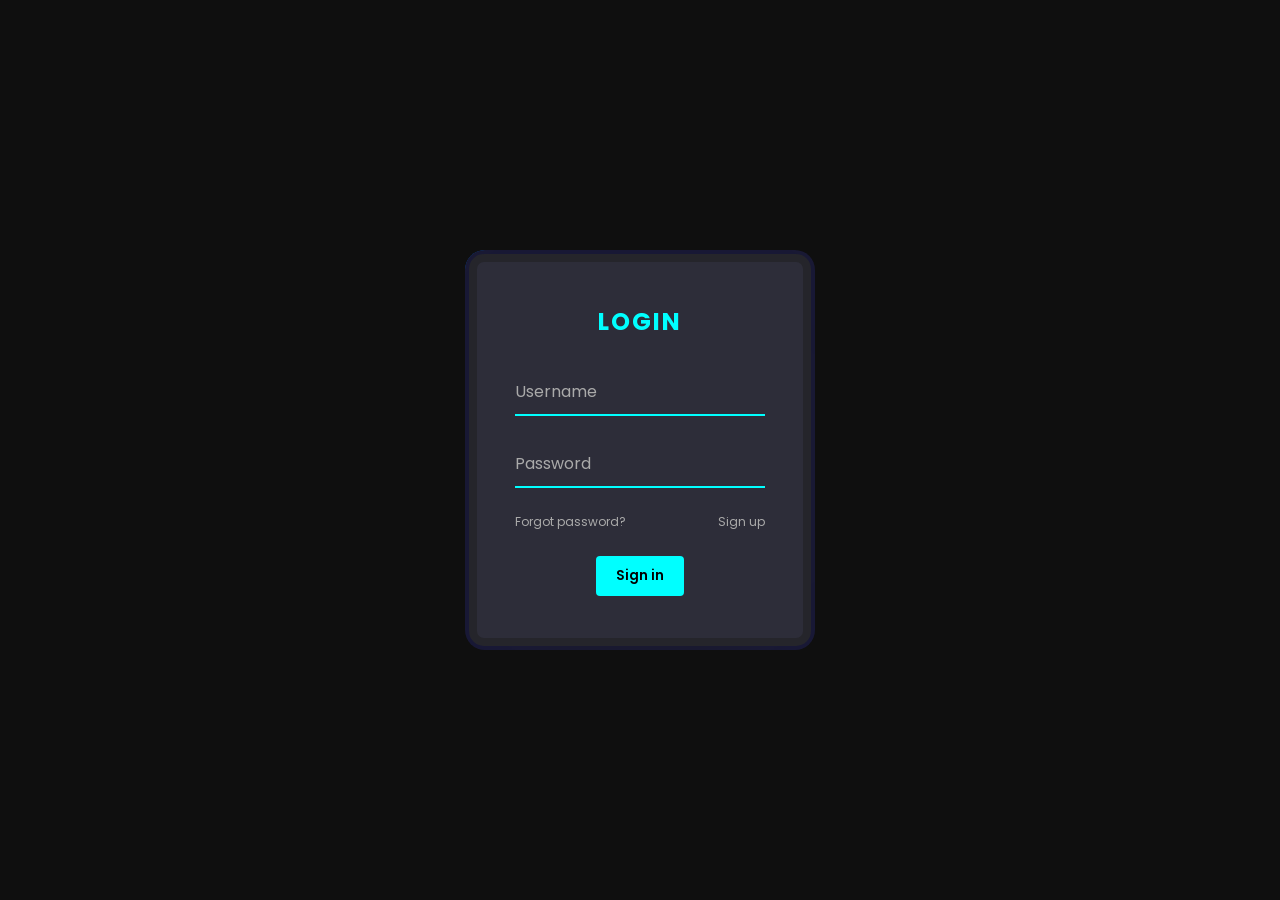
==== index.html @ 600dd7be "Add files via upload" ====
<!DOCTYPE html>
<html lang="en">
<head>
  <meta charset="UTF-8" />
  <meta name="viewport" content="width=device-width, initial-scale=1.0" />
  <title>Animated Neon Login</title>

  <style>
    @import url('https://fonts.googleapis.com/css2?family=Poppins:wght@300;400;600&display=swap');

    * {
      margin: 0;
      padding: 0;
      box-sizing: border-box;
      font-family: 'Poppins', sans-serif;
    }

    body {
      display: flex;
      justify-content: center;
      align-items: center;
      min-height: 100vh;
      background: #0f0f0f;
    }

    .box {
      position: relative;
      width: 350px;
      height: 400px;
      background: #1c1c1c;
      border-radius: 20px;
      overflow: hidden;
    }

    .box::before {
      content: "";
      position: absolute;
      width: 100%;
      height: 100%;
      filter: drop-shadow(0 15px 50px #00f);
      border-radius: 20px;
      animation: rotating 4s linear infinite;
      animation-delay: -1s;
      border: 3px solid transparent;
      box-shadow: 0 0 30px #00f, 0 0 60px #0ff;
    }

    .box::after {
      content: "";
      position: absolute;
      inset: 4px;
      background: #2d2d39;
      border-radius: 15px;
      border: 8px solid #25252b;
      z-index: 1;
    }

    @keyframes rotating {
      0% {
        transform: rotate(0deg);
        box-shadow: 0 0 30px #00f;
      }
      50% {
        box-shadow: 0 0 30px #f0f;
      }
      100% {
        transform: rotate(360deg);
        box-shadow: 0 0 30px #00f;
      }
    }

    form {
      position: relative;
      z-index: 2;
      inset: 0;
      display: flex;
      flex-direction: column;
      align-items: center;
      justify-content: center;
      height: 100%;
      color: #fff;
    }

    h2 {
      letter-spacing: 2px;
      margin-bottom: 30px;
      color: #00ffff;
    }

    .inputBox {
      position: relative;
      width: 250px;
      margin-bottom: 25px;
    }

    .inputBox input {
      width: 100%;
      padding: 10px;
      background: transparent;
      border: none;
      border-bottom: 2px solid #00ffff;
      color: #fff;
      outline: none;
      font-size: 16px;
    }

    .inputBox span {
      position: absolute;
      left: 0;
      padding: 10px 0;
      pointer-events: none;
      font-size: 16px;
      color: #aaa;
      transition: 0.5s;
    }

    .inputBox input:focus ~ span,
    .inputBox input:valid ~ span {
      transform: translateY(-20px);
      color: #00ffff;
      font-size: 12px;
    }

    .links {
      display: flex;
      justify-content: space-between;
      width: 250px;
      margin-bottom: 25px;
    }

    .links a {
      color: #aaa;
      font-size: 12px;
      text-decoration: none;
      transition: 0.3s;
    }

    .links a:hover {
      color: #00ffff;
    }

    input[type="submit"] {
      border: none;
      outline: none;
      padding: 10px 20px;
      background: #00ffff;
      color: #000;
      border-radius: 4px;
      font-weight: 600;
      cursor: pointer;
      transition: 0.3s;
    }

    input[type="submit"]:hover {
      background: #0ff;
      box-shadow: 0 0 10px #0ff;
    }
  </style>
</head>

<body>
  <div class="box">
    <form action="home.html" method="get">
      <h2>LOGIN</h2>

      <div class="inputBox">
        <input type="text" required="required" />
        <span>Username</span>
      </div>

      <div class="inputBox">
        <input type="password" required="required" />
        <span>Password</span>
      </div>

      <div class="links">
        <a href="#">Forgot password?</a>
        <a href="#">Sign up</a>
      </div>

      <input type="submit" value="Sign in" />
    </form>
  </div>
</body>
</html>
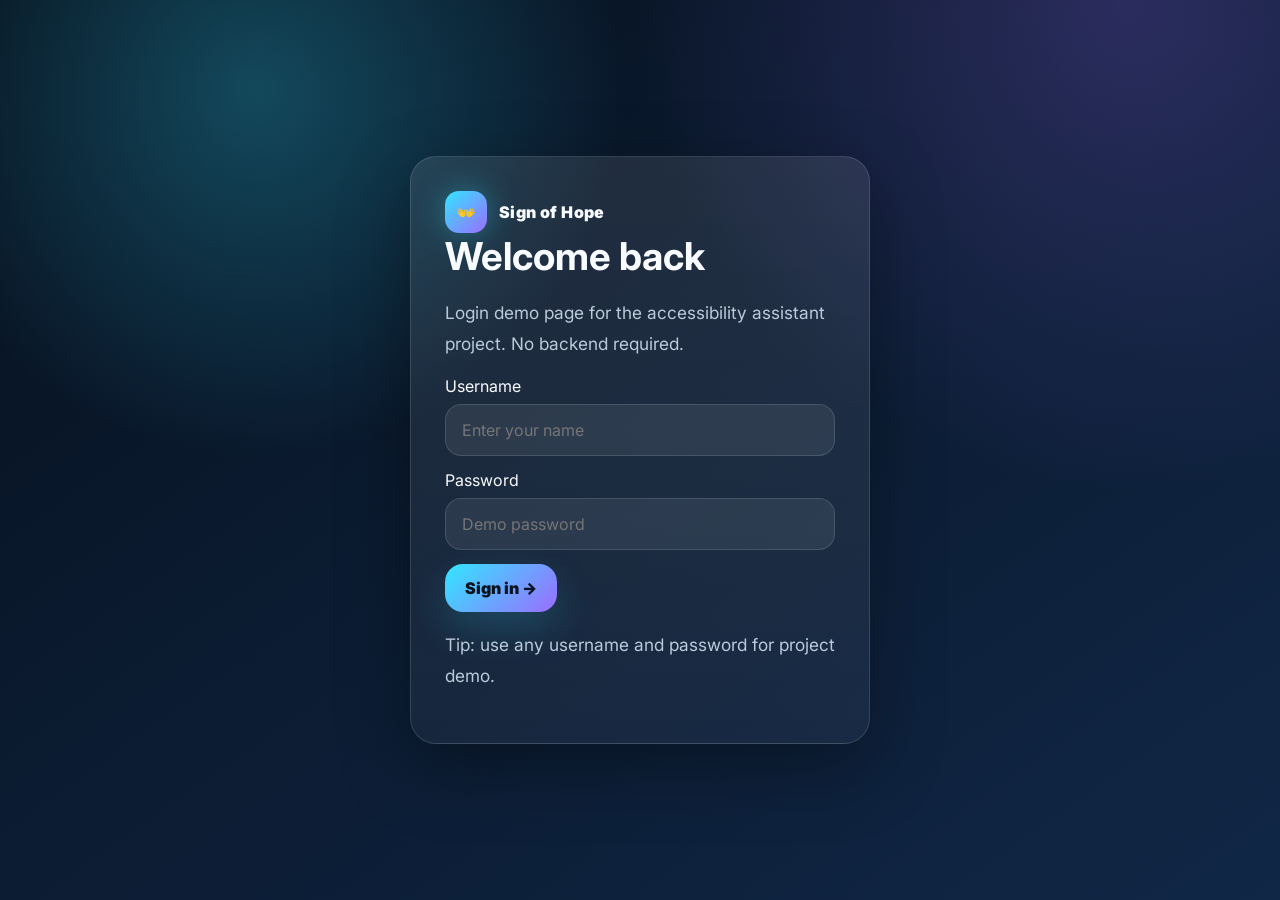
==== commit 152bdf7c: "Add files via upload" ====
--- a/index.html
+++ b/index.html
@@ -1,185 +1 @@
-<!DOCTYPE html>
-<html lang="en">
-<head>
-  <meta charset="UTF-8" />
-  <meta name="viewport" content="width=device-width, initial-scale=1.0" />
-  <title>Animated Neon Login</title>
-
-  <style>
-    @import url('https://fonts.googleapis.com/css2?family=Poppins:wght@300;400;600&display=swap');
-
-    * {
-      margin: 0;
-      padding: 0;
-      box-sizing: border-box;
-      font-family: 'Poppins', sans-serif;
-    }
-
-    body {
-      display: flex;
-      justify-content: center;
-      align-items: center;
-      min-height: 100vh;
-      background: #0f0f0f;
-    }
-
-    .box {
-      position: relative;
-      width: 350px;
-      height: 400px;
-      background: #1c1c1c;
-      border-radius: 20px;
-      overflow: hidden;
-    }
-
-    .box::before {
-      content: "";
-      position: absolute;
-      width: 100%;
-      height: 100%;
-      filter: drop-shadow(0 15px 50px #00f);
-      border-radius: 20px;
-      animation: rotating 4s linear infinite;
-      animation-delay: -1s;
-      border: 3px solid transparent;
-      box-shadow: 0 0 30px #00f, 0 0 60px #0ff;
-    }
-
-    .box::after {
-      content: "";
-      position: absolute;
-      inset: 4px;
-      background: #2d2d39;
-      border-radius: 15px;
-      border: 8px solid #25252b;
-      z-index: 1;
-    }
-
-    @keyframes rotating {
-      0% {
-        transform: rotate(0deg);
-        box-shadow: 0 0 30px #00f;
-      }
-      50% {
-        box-shadow: 0 0 30px #f0f;
-      }
-      100% {
-        transform: rotate(360deg);
-        box-shadow: 0 0 30px #00f;
-      }
-    }
-
-    form {
-      position: relative;
-      z-index: 2;
-      inset: 0;
-      display: flex;
-      flex-direction: column;
-      align-items: center;
-      justify-content: center;
-      height: 100%;
-      color: #fff;
-    }
-
-    h2 {
-      letter-spacing: 2px;
-      margin-bottom: 30px;
-      color: #00ffff;
-    }
-
-    .inputBox {
-      position: relative;
-      width: 250px;
-      margin-bottom: 25px;
-    }
-
-    .inputBox input {
-      width: 100%;
-      padding: 10px;
-      background: transparent;
-      border: none;
-      border-bottom: 2px solid #00ffff;
-      color: #fff;
-      outline: none;
-      font-size: 16px;
-    }
-
-    .inputBox span {
-      position: absolute;
-      left: 0;
-      padding: 10px 0;
-      pointer-events: none;
-      font-size: 16px;
-      color: #aaa;
-      transition: 0.5s;
-    }
-
-    .inputBox input:focus ~ span,
-    .inputBox input:valid ~ span {
-      transform: translateY(-20px);
-      color: #00ffff;
-      font-size: 12px;
-    }
-
-    .links {
-      display: flex;
-      justify-content: space-between;
-      width: 250px;
-      margin-bottom: 25px;
-    }
-
-    .links a {
-      color: #aaa;
-      font-size: 12px;
-      text-decoration: none;
-      transition: 0.3s;
-    }
-
-    .links a:hover {
-      color: #00ffff;
-    }
-
-    input[type="submit"] {
-      border: none;
-      outline: none;
-      padding: 10px 20px;
-      background: #00ffff;
-      color: #000;
-      border-radius: 4px;
-      font-weight: 600;
-      cursor: pointer;
-      transition: 0.3s;
-    }
-
-    input[type="submit"]:hover {
-      background: #0ff;
-      box-shadow: 0 0 10px #0ff;
-    }
-  </style>
-</head>
-
-<body>
-  <div class="box">
-    <form action="home.html" method="get">
-      <h2>LOGIN</h2>
-
-      <div class="inputBox">
-        <input type="text" required="required" />
-        <span>Username</span>
-      </div>
-
-      <div class="inputBox">
-        <input type="password" required="required" />
-        <span>Password</span>
-      </div>
-
-      <div class="links">
-        <a href="#">Forgot password?</a>
-        <a href="#">Sign up</a>
-      </div>
-
-      <input type="submit" value="Sign in" />
-    </form>
-  </div>
-</body>
-</html>
+<!doctype html><html lang="en"><head><meta charset="utf-8"><meta name="viewport" content="width=device-width,initial-scale=1"><title>Sign of Hope | Login</title><link rel="preconnect" href="https://fonts.googleapis.com"><link rel="preconnect" href="https://fonts.gstatic.com" crossorigin><link href="https://fonts.googleapis.com/css2?family=Inter:wght@400;600;800;900&display=swap" rel="stylesheet"><link rel="stylesheet" href="assets/css/style.css"></head><body><main class="form-wrap"><section class="login-card glass"><div class="logo"><span class="logo-mark">👐</span><span>Sign of Hope</span></div><h1 class="title">Welcome back</h1><p class="lead">Login demo page for the accessibility assistant project. No backend required.</p><form onsubmit="loginDemo(event)"><label class="field"><span>Username</span><input id="username" required placeholder="Enter your name"></label><label class="field"><span>Password</span><input type="password" required placeholder="Demo password"></label><button class="btn" type="submit">Sign in →</button></form><p class="lead">Tip: use any username and password for project demo.</p></section></main><script src="assets/js/app.js"></script></body></html>
--- a/assets/css/style.css
+++ b/assets/css/style.css
@@ -0,0 +1,2 @@
+
+:root{--bg:#07111f;--bg2:#102746;--card:rgba(255,255,255,.095);--card2:rgba(255,255,255,.15);--text:#f8fbff;--muted:#bbcada;--brand:#32e6ff;--brand2:#9b6dff;--good:#43f2a6;--warn:#ffd166;--danger:#ff4d6d;--line:rgba(255,255,255,.13);--shadow:0 24px 70px rgba(0,0,0,.34);--radius:26px}*{box-sizing:border-box}html{scroll-behavior:smooth}body{margin:0;font-family:Inter,system-ui,-apple-system,Segoe UI,Arial,sans-serif;background:radial-gradient(circle at 20% 10%,rgba(50,230,255,.25),transparent 28%),radial-gradient(circle at 88% 0%,rgba(155,109,255,.22),transparent 34%),linear-gradient(145deg,var(--bg),var(--bg2));color:var(--text);min-height:100vh}.light{--bg:#eef7ff;--bg2:#fff;--card:rgba(255,255,255,.84);--card2:#fff;--text:#07111f;--muted:#445970;--line:rgba(8,17,31,.12);--shadow:0 22px 55px rgba(31,73,125,.15)}a{color:inherit;text-decoration:none}button,input,textarea,select{font:inherit}button{color:inherit}.container{width:min(1180px,92%);margin:auto}.nav{position:sticky;top:0;z-index:50;backdrop-filter:blur(18px);background:rgba(7,17,31,.76);border-bottom:1px solid var(--line)}.light .nav{background:rgba(255,255,255,.78)}.nav-inner{display:flex;align-items:center;justify-content:space-between;padding:14px 0}.logo{display:flex;gap:12px;align-items:center;font-weight:900;letter-spacing:.4px}.logo-mark{width:42px;height:42px;border-radius:14px;background:linear-gradient(135deg,var(--brand),var(--brand2));display:grid;place-items:center;color:#03101b;box-shadow:0 0 30px rgba(50,230,255,.35)}.nav-links{display:flex;gap:10px;align-items:center;flex-wrap:wrap}.nav-links a,.mini-btn{padding:10px 14px;border:1px solid var(--line);border-radius:999px;background:rgba(255,255,255,.06);color:var(--text);cursor:pointer}.nav-links a:hover,.mini-btn:hover{background:linear-gradient(135deg,rgba(50,230,255,.22),rgba(155,109,255,.22));transform:translateY(-1px)}.hero{padding:70px 0 40px;display:grid;grid-template-columns:1.08fr .92fr;gap:35px;align-items:center}.badge{display:inline-flex;gap:8px;align-items:center;color:#061421;background:linear-gradient(135deg,var(--brand),var(--good));padding:9px 14px;border-radius:999px;font-weight:900}.hero h1{font-size:clamp(2.2rem,6vw,5rem);line-height:.95;margin:18px 0}.gradient-text{background:linear-gradient(135deg,var(--brand),#fff,var(--brand2));-webkit-background-clip:text;background-clip:text;color:transparent}.light .gradient-text{background:linear-gradient(135deg,#0074a6,#111,#6b38d8);-webkit-background-clip:text;background-clip:text;color:transparent}.hero p,.lead{font-size:1.08rem;color:var(--muted);line-height:1.8}.actions{display:flex;gap:12px;flex-wrap:wrap;margin-top:26px}.btn{border:0;border-radius:18px;padding:14px 20px;font-weight:900;cursor:pointer;background:linear-gradient(135deg,var(--brand),var(--brand2));color:#061421;box-shadow:0 16px 40px rgba(50,230,255,.18);display:inline-flex;gap:10px;align-items:center;justify-content:center}.btn.secondary{background:rgba(255,255,255,.08);color:var(--text);border:1px solid var(--line);box-shadow:none}.btn.danger{background:linear-gradient(135deg,#ff4d6d,#ff9f1c);color:#16060a}.btn.good{background:linear-gradient(135deg,var(--good),var(--brand));color:#061421}.btn:hover{transform:translateY(-2px)}.glass,.card{background:linear-gradient(180deg,var(--card),rgba(255,255,255,.045));border:1px solid var(--line);box-shadow:var(--shadow);border-radius:var(--radius)}.hero-card{padding:24px;position:relative;overflow:hidden}.pulse{position:absolute;width:220px;height:220px;border-radius:50%;background:rgba(50,230,255,.14);filter:blur(4px);right:-60px;top:-80px;animation:pulse 3s infinite}.mock-phone{position:relative;min-height:430px;border-radius:34px;background:#050b13;border:8px solid rgba(255,255,255,.16);padding:22px;overflow:hidden}.light .mock-phone{background:#f8fbff}.status-grid{display:grid;grid-template-columns:repeat(2,1fr);gap:14px;margin-top:18px}.status{padding:18px;border-radius:22px;background:rgba(255,255,255,.08);border:1px solid var(--line)}.status b{display:block;font-size:2rem}.section{padding:42px 0}.title{font-size:clamp(1.8rem,3vw,3rem);margin:0 0 10px}.grid{display:grid;grid-template-columns:repeat(3,1fr);gap:18px}.card{padding:24px}.card h3{margin:10px 0}.icon{width:58px;height:58px;border-radius:20px;display:grid;place-items:center;font-size:1.8rem;background:linear-gradient(135deg,rgba(50,230,255,.25),rgba(155,109,255,.25));border:1px solid var(--line)}.form-wrap{min-height:100vh;display:grid;place-items:center;padding:25px}.login-card{width:min(460px,94%);padding:34px}.field{display:flex;flex-direction:column;gap:8px;margin:14px 0}.field input,.field textarea,.field select{width:100%;padding:15px 16px;border-radius:16px;border:1px solid var(--line);background:rgba(255,255,255,.08);color:var(--text);outline:none}.field textarea{min-height:130px;resize:vertical}.field input:focus,.field textarea:focus,.field select:focus{border-color:var(--brand);box-shadow:0 0 0 4px rgba(50,230,255,.12)}.page-head{padding:44px 0 22px}.tool-layout{display:grid;grid-template-columns:.9fr 1.1fr;gap:22px;align-items:start}.big-output{min-height:220px;display:grid;place-items:center;text-align:center;font-size:clamp(1.3rem,4vw,2.5rem);font-weight:900;line-height:1.25}.large-tap{width:100%;min-height:190px;font-size:2rem}.camera-box{position:relative;overflow:hidden;aspect-ratio:4/3;background:#02060c;border-radius:24px;border:1px solid var(--line)}.camera-box video,.camera-box canvas{position:absolute;inset:0;width:100%;height:100%;object-fit:cover;transform:scaleX(-1)}.camera-box canvas{z-index:2}.result-pill{display:inline-flex;align-items:center;gap:10px;padding:12px 16px;border-radius:999px;background:rgba(67,242,166,.13);border:1px solid rgba(67,242,166,.25);font-weight:900}.result-card{padding:22px;border-radius:24px;background:rgba(255,255,255,.06);border:1px solid var(--line);margin:14px 0}.sign-emoji{font-size:clamp(4rem,11vw,8rem);line-height:1}.meter{height:12px;border-radius:999px;background:rgba(255,255,255,.1);overflow:hidden;border:1px solid var(--line)}.meter>span{display:block;height:100%;width:0%;background:linear-gradient(90deg,var(--good),var(--brand));transition:.25s}.list{display:grid;gap:12px}.item{display:flex;gap:12px;align-items:flex-start;padding:14px;border-radius:18px;background:rgba(255,255,255,.06);border:1px solid var(--line)}.sos{font-size:4rem;animation:sos 1s infinite}.footer{padding:35px 0;color:var(--muted);text-align:center;border-top:1px solid var(--line);margin-top:35px}.manual-grid{display:grid;grid-template-columns:repeat(4,1fr);gap:10px}.manual-grid button{padding:12px;border-radius:16px;border:1px solid var(--line);background:rgba(255,255,255,.08);cursor:pointer}.small{font-size:.92rem;color:var(--muted)}.notice{border-left:5px solid var(--warn);padding:14px 16px;background:rgba(255,209,102,.12);border-radius:18px;margin:14px 0;color:var(--text)}@keyframes pulse{50%{transform:scale(1.15);opacity:.45}}@keyframes sos{50%{transform:scale(1.08);filter:drop-shadow(0 0 25px #ff4d6d)}}@media(max-width:920px){.hero,.tool-layout{grid-template-columns:1fr}.grid{grid-template-columns:1fr 1fr}.nav-links{display:none}.mock-phone{min-height:330px}.manual-grid{grid-template-columns:repeat(2,1fr)}}@media(max-width:560px){.status-grid,.grid{grid-template-columns:1fr}.actions .btn{width:100%}.card{padding:18px}.manual-grid{grid-template-columns:1fr}}
